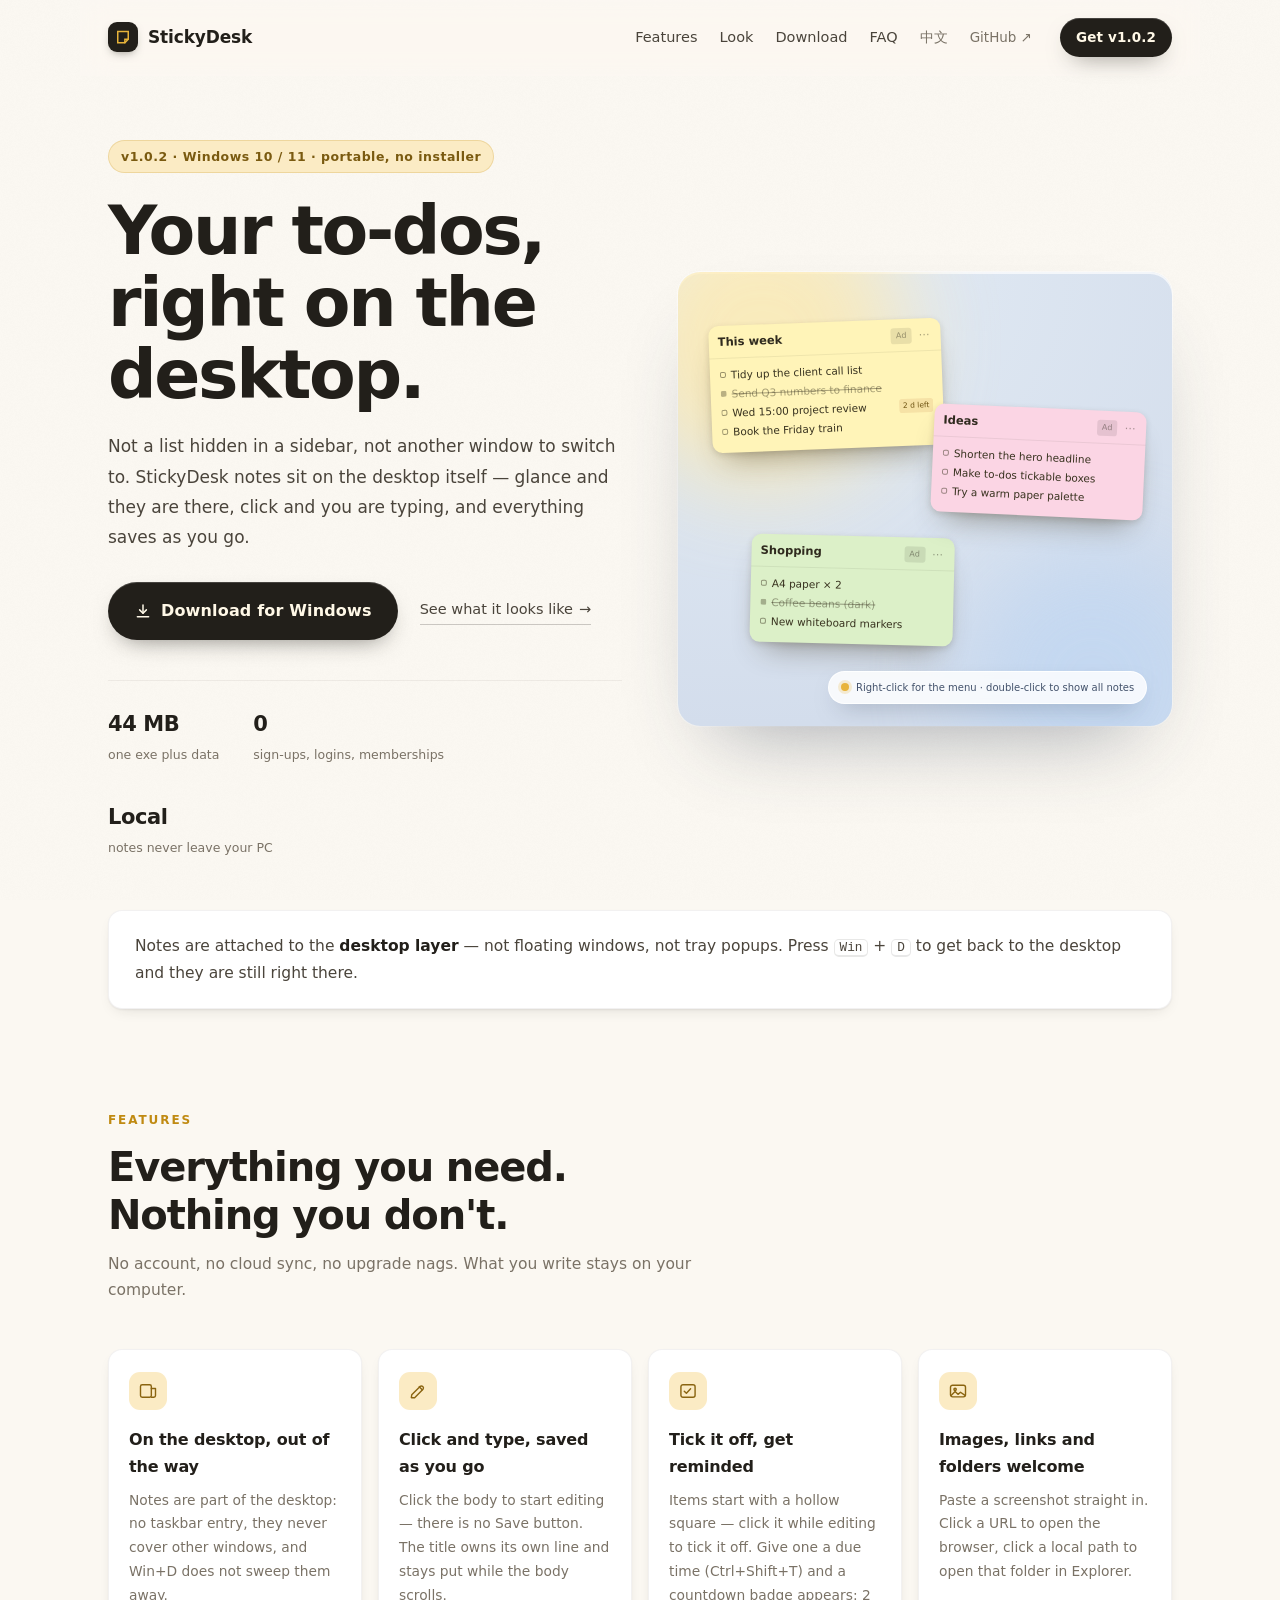
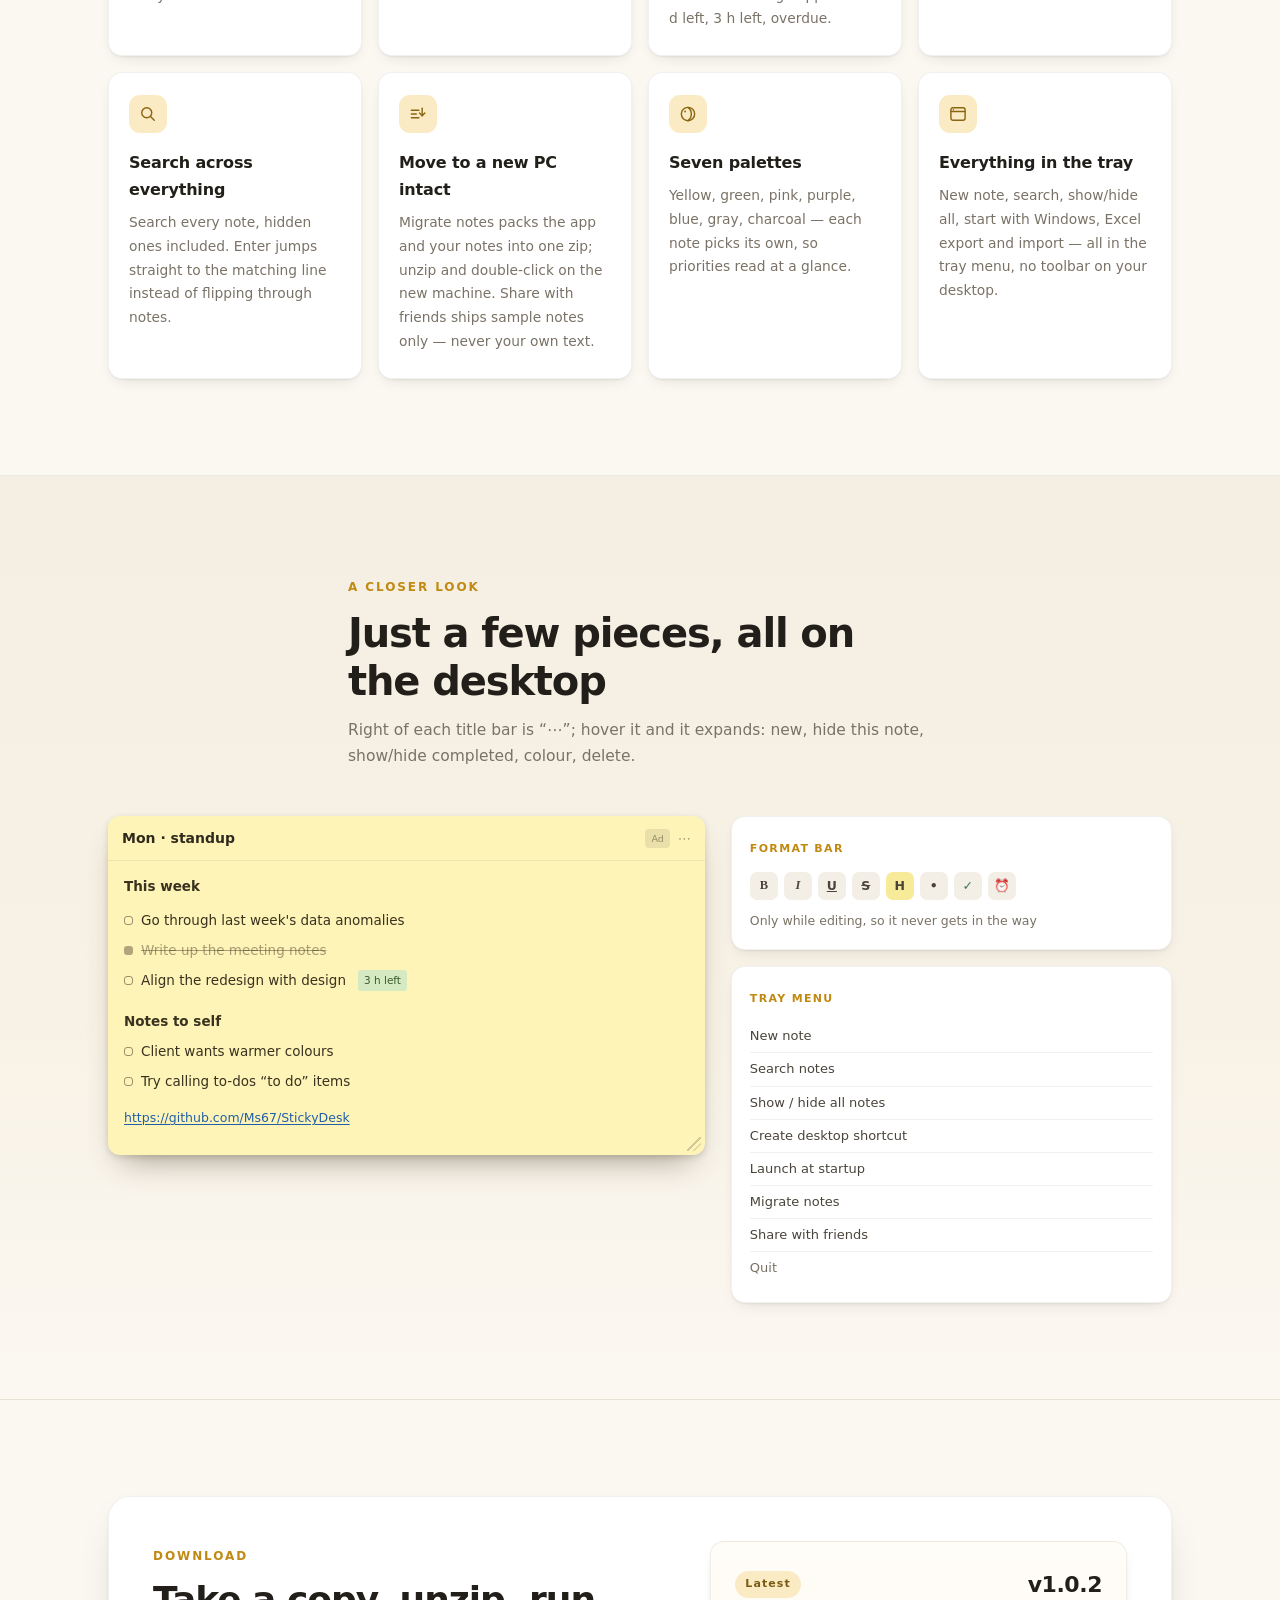
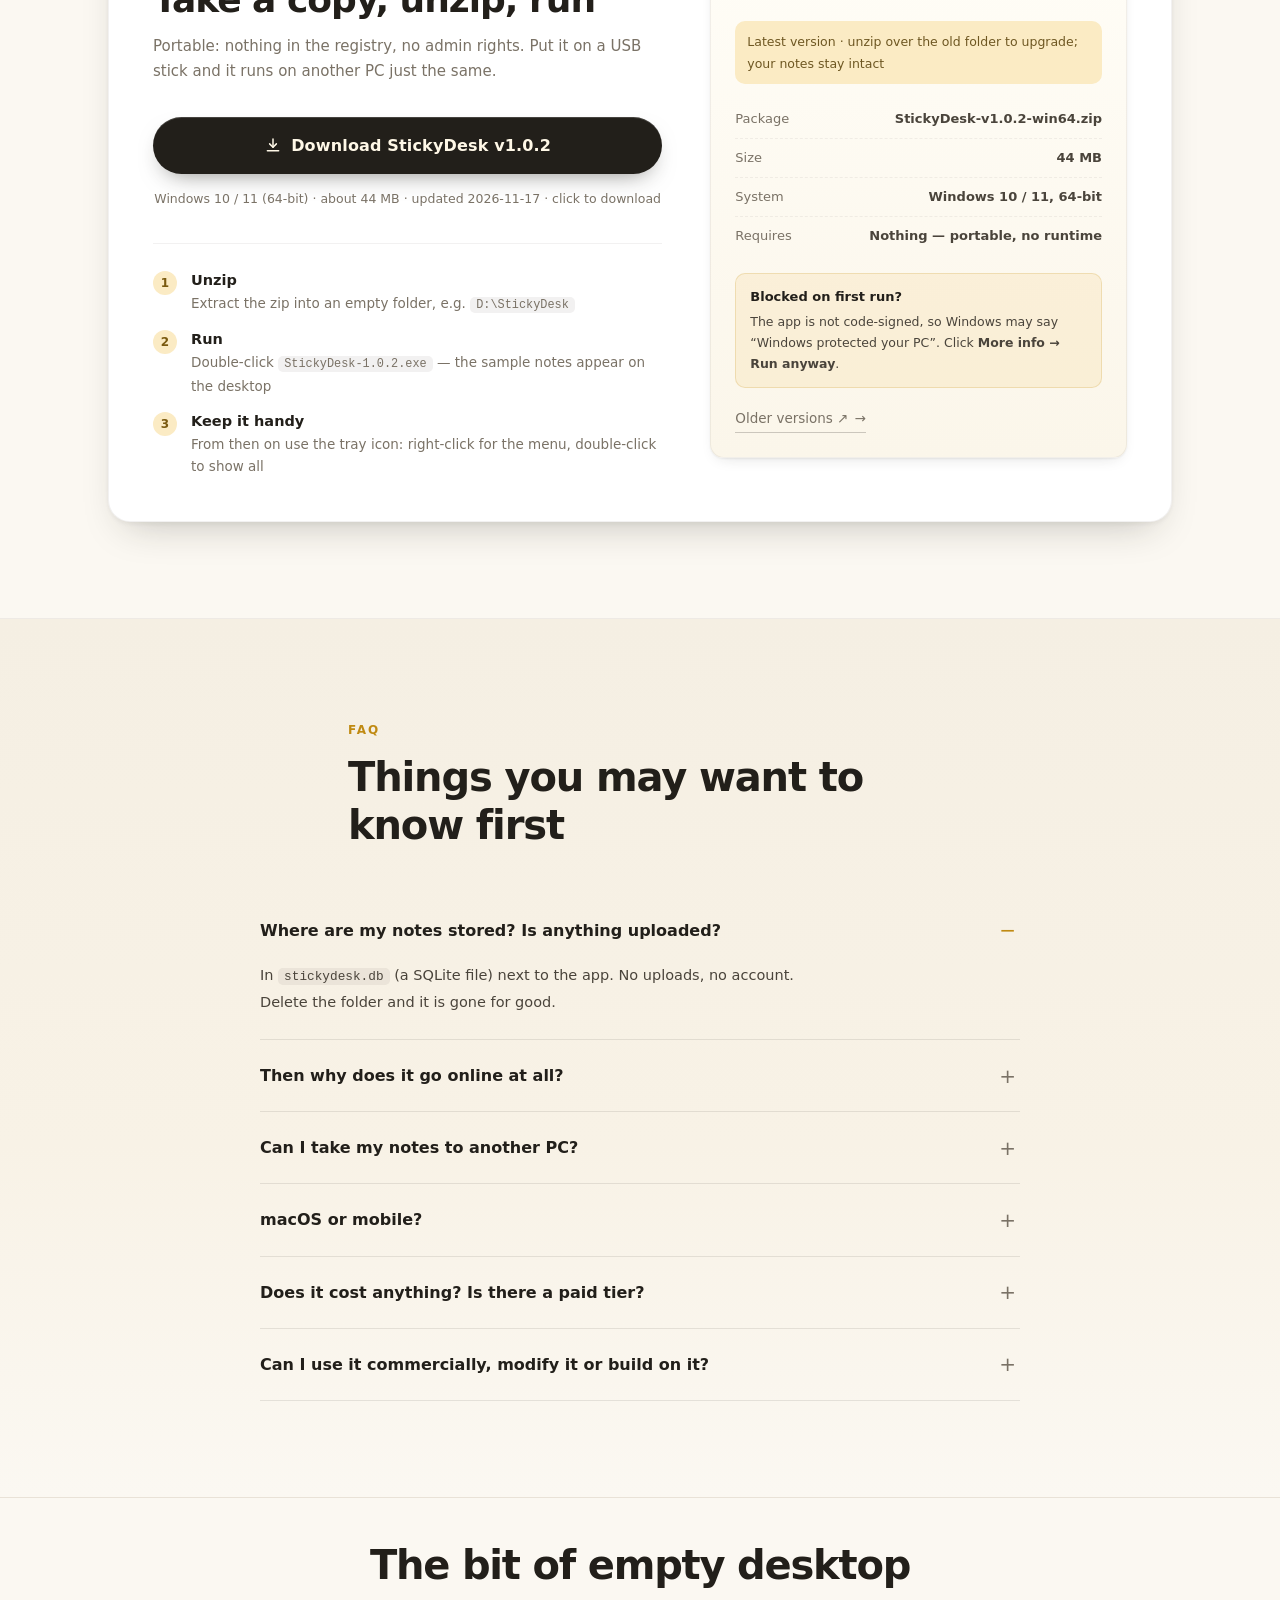
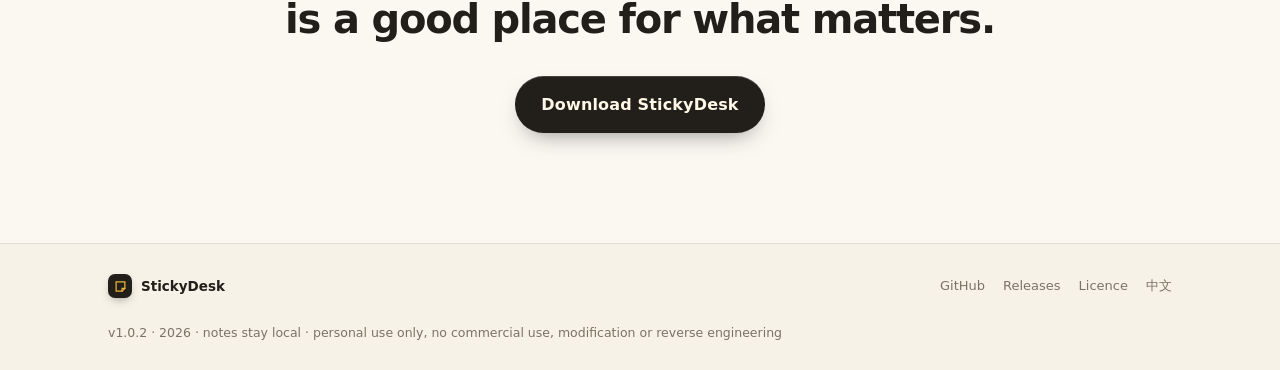
==== en.html @ 3613bf20 "site: 官网 for v1.0.2" ====
<!DOCTYPE html>
<html lang="en">
<head>
<meta charset="utf-8">
<meta name="viewport" content="width=device-width, initial-scale=1">
<title>StickyDesk — sticky notes that live on your desktop</title>
<meta name="description" content="StickyDesk is a Windows sticky-note app: notes sit right on the desktop, click to type, with due reminders, images, link detection and global search. Portable, no installer, data stays local.">
<meta property="og:title" content="StickyDesk — sticky notes on your desktop">
<meta property="og:description" content="Pin to-dos and ideas straight onto the desktop, always in sight. No installer, no sign-up, all data local.">
<meta property="og:type" content="website">
<meta property="og:url" content="https://ms67.github.io/StickyDesk/en.html">
<meta property="og:locale" content="en_US">
<meta property="og:image" content="https://ms67.github.io/StickyDesk/og-image-en.png">
<meta property="og:image:width" content="1200">
<meta property="og:image:height" content="630">
<meta property="og:image:alt" content="StickyDesk — sticky notes on your desktop">
<meta name="twitter:card" content="summary_large_image">
<meta name="twitter:title" content="StickyDesk — sticky notes on your desktop">
<meta name="twitter:description" content="Pin to-dos and ideas straight onto the desktop, always in sight. No installer, no sign-up, all data local.">
<meta name="twitter:image" content="https://ms67.github.io/StickyDesk/og-image-en.png">
<link rel="canonical" href="https://ms67.github.io/StickyDesk/en.html">
<link rel="alternate" hreflang="zh-CN" href="https://ms67.github.io/StickyDesk/">
<link rel="alternate" hreflang="en" href="https://ms67.github.io/StickyDesk/en.html">
<link rel="alternate" hreflang="x-default" href="https://ms67.github.io/StickyDesk/">
<meta name="theme-color" content="#FBF8F2">
<link rel="icon" href="favicon.svg" type="image/svg+xml">
<script>
/* 首次访问按浏览器语言选页面；用户手动切换过就记住选择。
   爬虫 / 社交分享抓取时跳过跳转，保证两种语言的页面都能被抓到、预览图正确。 */
(function () {
  try {
    var ua = (navigator.userAgent || "").toLowerCase();
    if (/bot|crawler|spider|slurp|bingpreview|facebookexternalhit|twitterbot|whatsapp|telegram/i.test(ua)) return;
    var here = /\/en\.html$/.test(location.pathname) ? "en" : "zh";
    var pref = localStorage.getItem("sd_lang");
    if (!pref) {
      var l = (navigator.languages && navigator.languages[0]) || navigator.language || "";
      pref = /^zh/i.test(l) ? "zh" : "en";
      localStorage.setItem("sd_lang", pref);
    }
    if (pref !== here) location.replace(pref === "en" ? "en.html" : "index.html");
  } catch (e) {}
})();
</script>
<link rel="stylesheet" href="style.css">
<noscript><style>.reveal{opacity:1!important;transform:none!important}</style></noscript>
<script type="application/ld+json">
{
  "@context": "https://schema.org",
  "@type": "SoftwareApplication",
  "name": "StickyDesk",
  "applicationCategory": "UtilitiesApplication",
  "operatingSystem": "Windows 10, Windows 11",
  "description": "StickyDesk is a Windows sticky-note app: notes sit right on the desktop, click to type, with due reminders, images, link detection and global search. Portable, no installer, data stays local.",
  "url": "https://ms67.github.io/StickyDesk/",
  "downloadUrl": "https://github.com/Ms67/StickyDesk/releases/download/v1.0.2/StickyDesk-v1.0.2-win64.zip",
  "softwareVersion": "1.0.2",
  "inLanguage": "en",
  "author": {
    "@type": "Person",
    "name": "Ms67",
    "url": "https://github.com/Ms67"
  },
  "offers": {
    "@type": "Offer",
    "price": "0",
    "priceCurrency": "CNY"
  }
}
</script>
<script type="application/ld+json">
{
  "@context": "https://schema.org",
  "@type": "FAQPage",
  "mainEntity": [
    {
      "@type": "Question",
      "name": "Where are my notes stored? Is anything uploaded?",
      "acceptedAnswer": {
        "@type": "Answer",
        "text": "In stickydesk.db (a SQLite file) next to the app. No uploads, no account. Delete the folder and it is gone for good."
      }
    },
    {
      "@type": "Question",
      "name": "Then why does it go online at all?",
      "acceptedAnswer": {
        "@type": "Answer",
        "text": "Network access is used only to fetch ad data: the small title-bar ad slot periodically fetches copy from a public promotion list (falling back to a local cache). Your note content never needs the network."
      }
    },
    {
      "@type": "Question",
      "name": "Can I take my notes to another PC?",
      "acceptedAnswer": {
        "@type": "Answer",
        "text": "Yes — tray → Migrate notes packs the app and your notes into one zip; unzip and double-click on the new machine. To pass the app to a friend, use Share with friends: that package only contains sample notes."
      }
    },
    {
      "@type": "Question",
      "name": "macOS or mobile?",
      "acceptedAnswer": {
        "@type": "Answer",
        "text": "Windows only for now. Attaching notes to the desktop layer relies on Windows' desktop window mechanism, so other systems would need a different approach."
      }
    },
    {
      "@type": "Question",
      "name": "Does it cost anything? Is there a paid tier?",
      "acceptedAnswer": {
        "@type": "Answer",
        "text": "It is free: no membership, no stripped-down features, no login wall."
      }
    },
    {
      "@type": "Question",
      "name": "Can I use it commercially, modify it or build on it?",
      "acceptedAnswer": {
        "@type": "Answer",
        "text": "No. The licence covers personal use only: no use inside a company or organisation, no selling, renting, bundling or charging; no modifying, localising, splitting or embedding into other products; no decompiling, disassembling, unpacking or debugging; no removing the ad slot or copyright marks. You may pass the complete, unmodified package on to friends for free. Full terms: LICENSE ."
      }
    }
  ]
}
</script>
</head>
<body>

<div class="grain" aria-hidden="true"></div>

<header class="nav" id="nav">
  <a class="brand" href="#top">
    <span class="brand-mark" aria-hidden="true">
      <svg viewBox="0 0 24 24" width="18" height="18" fill="none" stroke="currentColor" stroke-width="2" stroke-linecap="round">
        <path d="M5 4.5h14v10.5l-4.5 4.5H5z"/><path d="M14.5 19.5V15H19"/>
      </svg>
    </span>
    <span class="brand-name">StickyDesk</span>
  </a>
  <nav class="nav-links">
    <a href="#features">Features</a>
    <a href="#preview">Look</a>
    <a href="#download">Download</a>
    <a href="#faq">FAQ</a>
    <a class="ghost" href="index.html" data-setlang="zh">中文</a>
    <a class="ghost" href="https://github.com/Ms67/StickyDesk" target="_blank" rel="noopener">GitHub ↗</a>
  </nav>
  <a class="btn btn-sm" href="#download">Get v1.0.2</a>
</header>

<main id="top">

  <!-- ============ HERO ============ -->
  <section class="hero">
    <div class="hero-copy reveal">
      <span class="pill">v1.0.2 · Windows 10 / 11 · portable, no installer</span>
      <h1>Your to-dos,<br>right on the desktop.</h1>
      <p class="lede">
        Not a list hidden in a sidebar, not another window to switch to.
        StickyDesk notes sit on the desktop itself — glance and they are there,
        click and you are typing, and everything saves as you go.
      </p>
      <div class="cta-row">
        <a class="btn btn-lg" href="https://github.com/Ms67/StickyDesk/releases/download/v1.0.2/StickyDesk-v1.0.2-win64.zip">
          <svg viewBox="0 0 24 24" width="18" height="18" fill="none" stroke="currentColor" stroke-width="2" stroke-linecap="round" stroke-linejoin="round" aria-hidden="true">
            <path d="M12 4v11"/><path d="M7.5 10.5 12 15l4.5-4.5"/><path d="M4.5 19.5h15"/>
          </svg>
          Download for Windows
        </a>
        <a class="link-arrow" href="#preview">See what it looks like</a>
      </div>
      <ul class="facts">
        <li><b>44 MB</b><span>one exe plus data</span></li>
        <li><b>0</b><span>sign-ups, logins, memberships</span></li>
        <li><b>Local</b><span>notes never leave your PC</span></li>
      </ul>
    </div>

    <div class="hero-art reveal" aria-hidden="true">
      <div class="wallpaper">
        <div class="glow glow-a"></div>
        <div class="glow glow-b"></div>

        <article class="note n-yellow n1">
          <div class="n-bar">
            <span class="n-title">This week</span>
            <span class="n-ad">Ad</span>
            <span class="n-more">⋯</span>
          </div>
          <ul class="n-items">
            <li><i></i>Tidy up the client call list</li>
            <li class="done"><i></i>Send Q3 numbers to finance</li>
            <li><i></i>Wed 15:00 project review<span class="due d-y">2 d left</span></li>
            <li><i></i>Book the Friday train</li>
          </ul>
        </article>

        <article class="note n-pink n2">
          <div class="n-bar">
            <span class="n-title">Ideas</span>
            <span class="n-ad">Ad</span>
            <span class="n-more">⋯</span>
          </div>
          <ul class="n-items">
            <li><i></i>Shorten the hero headline</li>
            <li><i></i>Make to-dos tickable boxes</li>
            <li><i></i>Try a warm paper palette</li>
          </ul>
        </article>

        <article class="note n-green n3">
          <div class="n-bar">
            <span class="n-title">Shopping</span>
            <span class="n-ad">Ad</span>
            <span class="n-more">⋯</span>
          </div>
          <ul class="n-items">
            <li><i></i>A4 paper × 2</li>
            <li class="done"><i></i>Coffee beans (dark)</li>
            <li><i></i>New whiteboard markers</li>
          </ul>
        </article>

        <div class="tray">
          <span class="tray-dot"></span>
          <span class="tray-tip">Right-click for the menu · double-click to show all notes</span>
        </div>
      </div>
    </div>
  </section>

  <!-- ============ ONE-LINER ============ -->
  <section class="strip reveal">
    <p>
      Notes are attached to the <strong>desktop layer</strong> — not floating windows, not tray popups.
      Press <kbd>Win</kbd> + <kbd>D</kbd> to get back to the desktop and they are still right there.
    </p>
  </section>

  <!-- ============ FEATURES ============ -->
  <section class="section" id="features">
    <header class="sec-head reveal">
      <span class="eyebrow">Features</span>
      <h2>Everything you need. Nothing you don't.</h2>
      <p>No account, no cloud sync, no upgrade nags. What you write stays on your computer.</p>
    </header>

    <div class="grid">
      <article class="card reveal">
        <div class="ico">
          <svg viewBox="0 0 24 24" fill="none" stroke="currentColor" stroke-width="1.7" stroke-linecap="round" stroke-linejoin="round">
            <rect x="3" y="4.5" width="13" height="15" rx="2"/><path d="M16 9h5v8.5a2 2 0 0 1-2 2h-3"/>
          </svg>
        </div>
        <h3>On the desktop, out of the way</h3>
        <p>Notes are part of the desktop: no taskbar entry, they never cover other windows, and Win+D does not sweep them away.</p>
      </article>

      <article class="card reveal">
        <div class="ico">
          <svg viewBox="0 0 24 24" fill="none" stroke="currentColor" stroke-width="1.7" stroke-linecap="round" stroke-linejoin="round">
            <path d="M4 20h4l10-10a2.5 2.5 0 0 0-3.5-3.5L4.5 16.5z"/><path d="M13.5 7 17 10.5"/>
          </svg>
        </div>
        <h3>Click and type, saved as you go</h3>
        <p>Click the body to start editing — there is no Save button. The title owns its own line and stays put while the body scrolls.</p>
      </article>

      <article class="card reveal">
        <div class="ico">
          <svg viewBox="0 0 24 24" fill="none" stroke="currentColor" stroke-width="1.7" stroke-linecap="round" stroke-linejoin="round">
            <rect x="3.5" y="4.5" width="17" height="15" rx="2.5"/><path d="M7.5 12.2l2.6 2.6 5-5.4"/>
          </svg>
        </div>
        <h3>Tick it off, get reminded</h3>
        <p>Items start with a hollow square — click it while editing to tick it off. Give one a due time (Ctrl+Shift+T) and a countdown badge appears: 2 d left, 3 h left, overdue.</p>
      </article>

      <article class="card reveal">
        <div class="ico">
          <svg viewBox="0 0 24 24" fill="none" stroke="currentColor" stroke-width="1.7" stroke-linecap="round" stroke-linejoin="round">
            <rect x="3" y="5" width="18" height="14" rx="2.5"/><circle cx="8.5" cy="10" r="1.4"/><path d="M4 17l4.5-4.5 3.5 3.5 3-2.5L20 17"/>
          </svg>
        </div>
        <h3>Images, links and folders welcome</h3>
        <p>Paste a screenshot straight in. Click a URL to open the browser, click a local path to open that folder in Explorer.</p>
      </article>

      <article class="card reveal">
        <div class="ico">
          <svg viewBox="0 0 24 24" fill="none" stroke="currentColor" stroke-width="1.7" stroke-linecap="round" stroke-linejoin="round">
            <circle cx="10.5" cy="10.5" r="6"/><path d="M15 15l4.5 4.5"/>
          </svg>
        </div>
        <h3>Search across everything</h3>
        <p>Search every note, hidden ones included. Enter jumps straight to the matching line instead of flipping through notes.</p>
      </article>

      <article class="card reveal">
        <div class="ico">
          <svg viewBox="0 0 24 24" fill="none" stroke="currentColor" stroke-width="1.7" stroke-linecap="round" stroke-linejoin="round">
            <path d="M4 7.5h9"/><path d="M4 12h6"/><path d="M4 16.5h9"/><path d="M17 5v9"/><path d="M13.8 10.8 17 14l3.2-3.2"/>
          </svg>
        </div>
        <h3>Move to a new PC intact</h3>
        <p>Migrate notes packs the app and your notes into one zip; unzip and double-click on the new machine. Share with friends ships sample notes only — never your own text.</p>
      </article>

      <article class="card reveal">
        <div class="ico">
          <svg viewBox="0 0 24 24" fill="none" stroke="currentColor" stroke-width="1.7" stroke-linecap="round" stroke-linejoin="round">
            <circle cx="12" cy="12" r="8"/><path d="M12 4a10 10 0 0 1 0 16"/><circle cx="8.5" cy="9" r="1.1" fill="currentColor" stroke="none"/>
          </svg>
        </div>
        <h3>Seven palettes</h3>
        <p>Yellow, green, pink, purple, blue, gray, charcoal — each note picks its own, so priorities read at a glance.</p>
      </article>

      <article class="card reveal">
        <div class="ico">
          <svg viewBox="0 0 24 24" fill="none" stroke="currentColor" stroke-width="1.7" stroke-linecap="round" stroke-linejoin="round">
            <rect x="3.5" y="4.5" width="17" height="15" rx="2.5"/><path d="M3.5 9h17"/><circle cx="6.5" cy="6.8" r="0.9" fill="currentColor" stroke="none"/>
          </svg>
        </div>
        <h3>Everything in the tray</h3>
        <p>New note, search, show/hide all, start with Windows, Excel export and import — all in the tray menu, no toolbar on your desktop.</p>
      </article>
    </div>
  </section>

  <!-- ============ PREVIEW ============ -->
  <section class="section section-alt" id="preview">
    <header class="sec-head reveal">
      <span class="eyebrow">A closer look</span>
      <h2>Just a few pieces, all on the desktop</h2>
      <p>Right of each title bar is “⋯”; hover it and it expands: new, hide this note, show/hide completed, colour, delete.</p>
    </header>

    <div class="shot reveal" aria-hidden="true">
      <div class="shot-note">
        <div class="sn-bar">
          <span class="sn-title">Mon · standup</span>
          <span class="sn-ad">Ad</span>
          <span class="sn-more">⋯</span>
        </div>
        <div class="sn-body">
          <p class="sn-h">This week</p>
          <p><span class="sn-bullet"></span>Go through last week's data anomalies</p>
          <p><span class="sn-bullet done"></span><s>Write up the meeting notes</s></p>
          <p><span class="sn-bullet"></span>Align the redesign with design<span class="due d-g">3 h left</span></p>
          <p class="sn-h2">Notes to self</p>
          <p><span class="sn-bullet"></span>Client wants warmer colours</p>
          <p><span class="sn-bullet"></span>Try calling to-dos “to do” items</p>
          <p class="sn-note">https://github.com/Ms67/StickyDesk</p>
        </div>
        <div class="sn-resize"></div>
      </div>

      <div class="shot-side">
        <div class="mini-card">
          <span class="mini-k">Format bar</span>
          <div class="mini-row">
            <span class="kbtn b">B</span><span class="kbtn i">I</span><span class="kbtn u">U</span>
            <span class="kbtn s">S</span><span class="kbtn hl">H</span><span class="kbtn">•</span>
            <span class="kbtn ok">✓</span><span class="kbtn">⏰</span>
          </div>
          <p class="mini-h">Only while editing, so it never gets in the way</p>
        </div>
        <div class="mini-card">
          <span class="mini-k">Tray menu</span>
          <ul class="mini-menu">
            <li>New note</li><li>Search notes</li><li>Show / hide all notes</li>
            <li>Create desktop shortcut</li><li>Launch at startup</li><li>Migrate notes</li>
            <li>Share with friends</li><li class="sep">Quit</li>
          </ul>
        </div>
      </div>
    </div>
  </section>

  <!-- ============ DOWNLOAD ============ -->
  <section class="section" id="download">
    <div class="dl reveal">
      <div class="dl-copy">
        <span class="eyebrow">Download</span>
        <h2>Take a copy, unzip, run</h2>
        <p class="dl-sub">Portable: nothing in the registry, no admin rights. Put it on a USB stick and it runs on another PC just the same.</p>

        <a class="btn btn-lg btn-wide" href="https://github.com/Ms67/StickyDesk/releases/download/v1.0.2/StickyDesk-v1.0.2-win64.zip">
          <svg viewBox="0 0 24 24" width="18" height="18" fill="none" stroke="currentColor" stroke-width="2" stroke-linecap="round" stroke-linejoin="round" aria-hidden="true">
            <path d="M12 4v11"/><path d="M7.5 10.5 12 15l4.5-4.5"/><path d="M4.5 19.5h15"/>
          </svg>
          Download StickyDesk v1.0.2
        </a>
        <p class="dl-meta">Windows 10 / 11 (64-bit) · about 44 MB · updated 2026-11-17 · click to download</p>

        <ol class="steps">
          <li><b>Unzip</b><span>Extract the zip into an empty folder, e.g. <code>D:\StickyDesk</code></span></li>
          <li><b>Run</b><span>Double-click <code>StickyDesk-1.0.2.exe</code> — the sample notes appear on the desktop</span></li>
          <li><b>Keep it handy</b><span>From then on use the tray icon: right-click for the menu, double-click to show all</span></li>
        </ol>
      </div>

      <aside class="dl-card">
        <div class="dl-card-top">
          <span class="tag">Latest</span>
          <span class="ver">v1.0.2</span>
        </div>
        <p class="ver-note">Latest version · unzip over the old folder to upgrade; your notes stay intact</p>
        <dl class="specs">
          <div><dt>Package</dt><dd>StickyDesk-v1.0.2-win64.zip</dd></div>
          <div><dt>Size</dt><dd>44 MB</dd></div>
          <div><dt>System</dt><dd>Windows 10 / 11, 64-bit</dd></div>
          <div><dt>Requires</dt><dd>Nothing — portable, no runtime</dd></div>
        </dl>
        <div class="warn">
          <strong>Blocked on first run?</strong>
          <p>The app is not code-signed, so Windows may say “Windows protected your PC”. Click <b>More info → Run anyway</b>.</p>
        </div>
        <a class="link-arrow sm" href="https://github.com/Ms67/StickyDesk/releases" target="_blank" rel="noopener">Older versions ↗</a>
      </aside>
    </div>
  </section>

  <!-- ============ FAQ ============ -->
  <section class="section section-alt" id="faq">
    <header class="sec-head reveal">
      <span class="eyebrow">FAQ</span>
      <h2>Things you may want to know first</h2>
    </header>

    <div class="faq">
      <details class="reveal" open>
        <summary>Where are my notes stored? Is anything uploaded?</summary>
        <p>In <code>stickydesk.db</code> (a SQLite file) next to the app. No uploads, no account. Delete the folder and it is gone for good.</p>
      </details>
      <details class="reveal">
        <summary>Then why does it go online at all?</summary>
        <p>Network access is used only to fetch ad data: the small title-bar ad slot periodically fetches copy from a public promotion list (falling back to a local cache). Your note content never needs the network.</p>
      </details>
      <details class="reveal">
        <summary>Can I take my notes to another PC?</summary>
        <p>Yes — tray → Migrate notes packs the app and your notes into one zip; unzip and double-click on the new machine. To pass the app to a friend, use Share with friends: that package only contains sample notes.</p>
      </details>
      <details class="reveal">
        <summary>macOS or mobile?</summary>
        <p>Windows only for now. Attaching notes to the desktop layer relies on Windows' desktop window mechanism, so other systems would need a different approach.</p>
      </details>
      <details class="reveal">
        <summary>Does it cost anything? Is there a paid tier?</summary>
        <p>It is free: no membership, no stripped-down features, no login wall.</p>
      </details>
      <details class="reveal">
        <summary>Can I use it commercially, modify it or build on it?</summary>
        <p><b>No.</b> The licence covers personal use only: no use inside a company or organisation, no selling, renting, bundling or charging; no modifying, localising, splitting or embedding into other products; no decompiling, disassembling, unpacking or debugging; no removing the ad slot or copyright marks. You may pass the complete, unmodified package on to friends for free. Full terms: <a href="https://github.com/Ms67/StickyDesk/blob/main/LICENSE" target="_blank" rel="noopener">LICENSE</a>.</p>
      </details>
    </div>
  </section>

  <!-- ============ CLOSING ============ -->
  <section class="closing reveal">
    <h2>The bit of empty desktop<br>is a good place for what matters.</h2>
    <a class="btn btn-lg" href="https://github.com/Ms67/StickyDesk/releases/download/v1.0.2/StickyDesk-v1.0.2-win64.zip">Download StickyDesk</a>
  </section>

</main>

<footer class="foot">
  <div class="foot-in">
    <div class="foot-brand">
      <span class="brand-mark small" aria-hidden="true">
        <svg viewBox="0 0 24 24" width="15" height="15" fill="none" stroke="currentColor" stroke-width="2" stroke-linecap="round">
          <path d="M5 4.5h14v10.5l-4.5 4.5H5z"/><path d="M14.5 19.5V15H19"/>
        </svg>
      </span>
      <span>StickyDesk</span>
    </div>
    <nav class="foot-links">
      <a href="https://github.com/Ms67/StickyDesk" target="_blank" rel="noopener">GitHub</a>
      <a href="https://github.com/Ms67/StickyDesk/releases" target="_blank" rel="noopener">Releases</a>
      <a href="https://github.com/Ms67/StickyDesk/blob/main/LICENSE" target="_blank" rel="noopener">Licence</a>
      <a href="index.html" data-setlang="zh">中文</a>
    </nav>
    <p class="foot-copy">v1.0.2 · 2026 · notes stay local · personal use only, no commercial use, modification or reverse engineering</p>
  </div>
</footer>

<script src="script.js"></script>
<script>
/* 点语言链接时记住选择，避免下次又被浏览器语言改回去 */
document.querySelectorAll("[data-setlang]").forEach(function (a) {
  a.addEventListener("click", function () {
    try { localStorage.setItem("sd_lang", a.getAttribute("data-setlang")); } catch (e) {}
  });
});
</script>
</body>
</html>
---- style.css ----
/* ============================================================
   StickyDesk 官网样式
   暖纸底色 + 便签黄作强调色；不用任何外部字体/图片资源
   ============================================================ */

:root{
  --paper:       #FBF8F2;
  --paper-2:     #F5EFE3;
  --card:        #FFFFFF;
  --ink:         #221F1A;
  --ink-2:       #4A443B;
  --muted:       #7A7266;
  --line:        rgba(34,31,26,.10);
  --line-soft:   rgba(34,31,26,.06);

  --amber:       #E8B33A;
  --amber-deep:  #C08A12;
  --amber-soft:  #FBEBC4;

  --note-yellow: #FFF4B8;
  --note-green:  #DCF0C8;
  --note-pink:   #FBD5E4;

  --shadow-sm: 0 1px 2px rgba(34,31,26,.06), 0 6px 16px -8px rgba(34,31,26,.18);
  --shadow-md: 0 2px 4px rgba(34,31,26,.05), 0 18px 40px -18px rgba(34,31,26,.28);
  --shadow-note: 0 18px 30px -14px rgba(60,48,24,.45), 0 2px 6px rgba(60,48,24,.16);

  --r-sm: 8px;
  --r-md: 14px;
  --r-lg: 22px;

  --max: 1120px;
  --ease: cubic-bezier(.22,.61,.36,1);
}

*,*::before,*::after{ box-sizing: border-box; }

html{ -webkit-text-size-adjust: 100%; scroll-behavior: smooth; }

body{
  margin:0;
  background: var(--paper);
  color: var(--ink);
  font-family: "PingFang SC","Microsoft YaHei UI","Microsoft YaHei",
               "Hiragino Sans GB","Segoe UI",system-ui,-apple-system,sans-serif;
  font-size: 16px;
  line-height: 1.7;
  -webkit-font-smoothing: antialiased;
  text-rendering: optimizeLegibility;
  overflow-x: hidden;
}

/* 极淡的纸纹：纯 SVG，无外部资源 */
.grain{
  position: fixed; inset: 0; z-index: 0; pointer-events: none;
  opacity: .5;
  background-image: url("data:image/svg+xml;utf8,\
<svg xmlns='http://www.w3.org/2000/svg' width='140' height='140'>\
<filter id='n'><feTurbulence type='fractalNoise' baseFrequency='.85' numOctaves='3' stitchTiles='stitch'/>\
<feColorMatrix type='saturate' values='0'/></filter>\
<rect width='140' height='140' filter='url(%23n)' opacity='.055'/></svg>");
}

main, .nav, .foot{ position: relative; z-index: 1; }

a{ color: inherit; text-decoration: none; }

code, kbd{
  font-family: ui-monospace, SFMono-Regular, "SF Mono", Consolas, monospace;
  font-size: .88em;
}
code{
  background: rgba(34,31,26,.06);
  border-radius: 5px;
  padding: 1px 6px;
}
kbd{
  background: #fff;
  border: 1px solid var(--line);
  border-bottom-width: 2px;
  border-radius: 5px;
  padding: 0 5px;
  font-size: .82em;
  color: var(--ink-2);
}

/* ============ 导航 ============ */
.nav{
  position: sticky; top: 0; z-index: 50;
  display: flex; align-items: center; gap: 28px;
  max-width: var(--max);
  margin: 0 auto;
  padding: 18px 28px;
  backdrop-filter: saturate(160%) blur(14px);
  background: color-mix(in srgb, var(--paper) 78%, transparent);
  border-bottom: 1px solid transparent;
  transition: border-color .3s var(--ease), padding .3s var(--ease);
}
.nav.is-stuck{
  border-bottom-color: var(--line-soft);
  padding-top: 12px; padding-bottom: 12px;
}
@supports not (background: color-mix(in srgb, red 50%, blue)){
  .nav{ background: rgba(251,248,242,.82); }
}

.brand{ display: flex; align-items: center; gap: 10px; font-weight: 700; letter-spacing: -.01em; }
.brand-mark{
  display: grid; place-items: center;
  width: 30px; height: 30px; border-radius: 9px;
  background: var(--ink); color: var(--amber);
  box-shadow: 0 4px 10px -4px rgba(34,31,26,.5);
}
.brand-mark.small{ width: 24px; height: 24px; border-radius: 7px; }
.brand-name{ font-size: 17px; }

.nav-links{ display: flex; align-items: center; gap: 22px; margin-left: auto; }
.nav-links a{
  font-size: 14.5px; color: var(--ink-2);
  transition: color .2s var(--ease);
}
.nav-links a:hover{ color: var(--ink); }
.nav-links .ghost{ color: var(--muted); font-size: 13.5px; }

/* ============ 按钮 ============ */
.btn{
  display: inline-flex; align-items: center; justify-content: center; gap: 9px;
  padding: 11px 20px;
  border-radius: 999px;
  background: var(--ink); color: #FFF8E7;
  font-weight: 600; font-size: 14.5px; letter-spacing: .01em;
  box-shadow: 0 1px 0 rgba(255,255,255,.16) inset, 0 10px 24px -12px rgba(34,31,26,.6);
  transition: transform .22s var(--ease), box-shadow .22s var(--ease), background .22s var(--ease);
  white-space: nowrap;
}
.btn:hover{
  transform: translateY(-2px);
  background: #17140F;
  box-shadow: 0 1px 0 rgba(255,255,255,.16) inset, 0 16px 32px -14px rgba(34,31,26,.7);
}
.btn:active{ transform: translateY(0); }
.btn-sm{ padding: 8px 16px; font-size: 13.5px; }
.btn-lg{ padding: 15px 26px; font-size: 16px; }
.btn-wide{ width: 100%; margin-top: 6px; }

.link-arrow{
  display: inline-flex; align-items: center; gap: 6px;
  font-size: 14.5px; color: var(--ink-2);
  border-bottom: 1px solid rgba(34,31,26,.22);
  padding-bottom: 2px;
  transition: color .2s var(--ease), border-color .2s var(--ease);
}
.link-arrow::after{ content: "→"; transition: transform .2s var(--ease); }
.link-arrow:hover{ color: var(--ink); border-color: var(--ink); }
.link-arrow:hover::after{ transform: translateX(3px); }
.link-arrow.sm{ font-size: 13.5px; color: var(--muted); }

/* ============ Hero ============ */
.hero{
  max-width: var(--max);
  margin: 0 auto;
  padding: 64px 28px 40px;
  display: grid;
  grid-template-columns: 1.02fr .98fr;
  gap: 56px;
  align-items: center;
}

.pill{
  display: inline-block;
  font-size: 12.5px; font-weight: 600; letter-spacing: .04em;
  color: #7A5A10;
  background: var(--amber-soft);
  border: 1px solid rgba(192,138,18,.22);
  border-radius: 999px;
  padding: 5px 12px;
  margin-bottom: 22px;
}

.hero h1{
  margin: 0 0 20px;
  font-size: clamp(42px, 5.6vw, 68px);
  line-height: 1.06;
  letter-spacing: -.035em;
  font-weight: 800;
}
.lede{
  margin: 0 0 30px;
  font-size: 17px;
  line-height: 1.78;
  color: var(--ink-2);
  max-width: 33em;
}

.cta-row{ display: flex; align-items: center; gap: 22px; flex-wrap: wrap; }

.facts{
  display: flex; gap: 34px; flex-wrap: wrap;
  list-style: none; margin: 40px 0 0; padding: 26px 0 0;
  border-top: 1px solid var(--line-soft);
}
.facts li{ display: flex; flex-direction: column; gap: 2px; }
.facts b{ font-size: 21px; letter-spacing: -.02em; font-weight: 700; }
.facts span{ font-size: 12.5px; color: var(--muted); }

/* ---- 桌面插画 ---- */
.hero-art{ position: relative; }
.wallpaper{
  position: relative;
  aspect-ratio: 1 / .92;
  border-radius: var(--r-lg);
  background:
    radial-gradient(120% 100% at 12% 0%, #EAF0F7 0%, #DDE6F1 42%, #D3DDEC 100%);
  box-shadow:
    0 40px 80px -40px rgba(46,60,84,.45),
    0 2px 0 rgba(255,255,255,.7) inset,
    0 0 0 1px rgba(255,255,255,.55);
  overflow: hidden;
  animation: float 9s var(--ease) infinite;
}
@keyframes float{
  0%,100%{ transform: translateY(0); }
  50%    { transform: translateY(-7px); }
}
.glow{
  position: absolute; border-radius: 50%; filter: blur(46px); opacity: .75;
}
.glow-a{ width: 58%; aspect-ratio: 1; left: -12%; top: -16%; background: #FFE9A8; }
.glow-b{ width: 52%; aspect-ratio: 1; right: -10%; bottom: -18%; background: #BFD6F2; }

.note{
  position: absolute;
  width: 47%;
  padding: 0;
  border-radius: 10px;
  box-shadow: var(--shadow-note);
  transform-origin: 50% 0;
}
.n-yellow{ background: var(--note-yellow); }
.n-green { background: var(--note-green); }
.n-pink  { background: var(--note-pink); }

.n1{ left: 6%;  top: 11%;  transform: rotate(-2.2deg); z-index: 3; }
.n2{ right: 5%; top: 30%;  transform: rotate(2.6deg);  z-index: 4; width: 43%; }
.n3{ left: 15%; top: 58%;  transform: rotate(1.4deg);  z-index: 2; width: 41%; }

.n-bar{
  display: flex; align-items: center; gap: 5px;
  padding: 7px 9px 5px;
  border-bottom: 1px solid rgba(34,31,26,.07);
}
.n-title{
  font-size: 11.5px; font-weight: 700; color: #2F2A1E;
  white-space: nowrap; overflow: hidden; text-overflow: ellipsis;
}
.n-ad{
  margin-left: auto;
  font-size: 8px; color: rgba(47,42,30,.45);
  background: rgba(0,0,0,.085);
  border-radius: 3px;
  padding: 1px 5px;
  letter-spacing: .02em;
}
.n-more{ font-size: 11px; color: rgba(47,42,30,.42); line-height: 1; padding: 0 2px; }

.n-items{
  list-style: none; margin: 0; padding: 7px 10px 11px;
  font-size: 10.5px; line-height: 1.62; color: #38321F;
}
.n-items li{
  display: flex; align-items: center; gap: 5px;
  padding: 1px 0;
  white-space: nowrap; overflow: hidden;
}
.n-items i{
  width: 6px; height: 6px; border-radius: 2px; flex: none;
  border: 1px solid rgba(56,50,31,.5);
}
.n-items li.done{ color: rgba(56,50,31,.45); text-decoration: line-through; }
.n-items li.done i{ background: rgba(56,50,31,.35); border-color: transparent; }

.due{
  margin-left: auto; flex: none;
  font-size: 7.5px; padding: 1px 4px; border-radius: 3px;
  text-decoration: none !important;
}
.d-y{ background: #F6E2A6; color: #6E5312; }
.d-g{ background: #D5EAC2; color: #3C5B2C; }

.tray{
  position: absolute; right: 5%; bottom: 5%; z-index: 5;
  display: flex; align-items: center; gap: 7px;
  padding: 7px 12px;
  background: rgba(255,255,255,.82);
  border: 1px solid rgba(255,255,255,.9);
  border-radius: 999px;
  box-shadow: 0 10px 24px -12px rgba(30,40,60,.5);
  backdrop-filter: blur(8px);
  font-size: 10px; color: #43526B;
}
.tray-dot{
  width: 8px; height: 8px; border-radius: 50%;
  background: var(--amber);
  box-shadow: 0 0 0 3px rgba(232,179,58,.22);
}
.tray-tip{ white-space: nowrap; }

/* ============ 一句话条 ============ */
.strip{
  max-width: var(--max);
  margin: 12px auto 0;
  padding: 0 28px;
}
.strip p{
  margin: 0;
  padding: 22px 26px;
  background: var(--card);
  border: 1px solid var(--line-soft);
  border-radius: var(--r-md);
  box-shadow: var(--shadow-sm);
  color: var(--ink-2);
  font-size: 15.5px;
}
.strip strong{ color: var(--ink); }

/* ============ 通用 section ============ */
.section{
  max-width: var(--max);
  margin: 0 auto;
  padding: 96px 28px;
}
.section-alt{
  max-width: none;
  margin: 0;
  background: linear-gradient(180deg, var(--paper-2), #F8F2E6 60%, var(--paper));
  border-top: 1px solid var(--line-soft);
  border-bottom: 1px solid var(--line-soft);
}
.section-alt > *{ max-width: var(--max); margin-left: auto; margin-right: auto; }
.section-alt .sec-head{ padding: 0 28px; }
.section-alt .shot{ padding: 0 28px; }

.sec-head{ max-width: 640px; margin-bottom: 46px; }
.eyebrow{
  display: inline-block;
  font-size: 12px; font-weight: 700; letter-spacing: .16em;
  color: var(--amber-deep); text-transform: uppercase;
  margin-bottom: 12px;
}
.sec-head h2{
  margin: 0 0 12px;
  font-size: clamp(28px, 3.4vw, 40px);
  line-height: 1.2;
  letter-spacing: -.028em;
  font-weight: 800;
}
.sec-head p{ margin: 0; color: var(--muted); font-size: 15.5px; }

/* ============ 功能卡 ============ */
.grid{
  display: grid;
  grid-template-columns: repeat(4, 1fr);
  gap: 16px;
}
.card{
  background: var(--card);
  border: 1px solid var(--line-soft);
  border-radius: var(--r-md);
  padding: 22px 20px 24px;
  box-shadow: var(--shadow-sm);
  transition: transform .3s var(--ease), box-shadow .3s var(--ease), border-color .3s var(--ease);
}
.card:hover{
  transform: translateY(-4px);
  box-shadow: var(--shadow-md);
  border-color: rgba(232,179,58,.45);
}
.ico{
  width: 38px; height: 38px;
  display: grid; place-items: center;
  border-radius: 11px;
  background: var(--amber-soft);
  color: #8A6410;
  margin-bottom: 16px;
}
.ico svg{ width: 20px; height: 20px; }
.card h3{
  margin: 0 0 8px;
  font-size: 16px; font-weight: 700; letter-spacing: -.01em;
}
.card p{ margin: 0; font-size: 13.8px; line-height: 1.72; color: var(--muted); }

/* ============ 界面展示 ============ */
.shot{
  display: grid;
  grid-template-columns: 1.15fr .85fr;
  gap: 26px;
  align-items: start;
}

.shot-note{
  position: relative;
  background: var(--note-yellow);
  border-radius: 12px;
  box-shadow: var(--shadow-note);
  overflow: hidden;
}
.sn-bar{
  display: flex; align-items: center; gap: 8px;
  padding: 11px 14px 9px;
  border-bottom: 1px solid rgba(34,31,26,.08);
}
.sn-title{ font-size: 14px; font-weight: 700; color: #2F2A1E; }
.sn-ad{
  margin-left: auto;
  font-size: 9.5px; color: rgba(47,42,30,.45);
  background: rgba(0,0,0,.085); border-radius: 4px; padding: 1.5px 6px;
}
.sn-more{ font-size: 13px; color: rgba(47,42,30,.45); }
.sn-body{ padding: 14px 16px 20px; font-size: 13.5px; color: #38321F; }
.sn-body p{ margin: 0 0 7px; display: flex; align-items: center; gap: 8px; flex-wrap: wrap; }
.sn-h{ font-weight: 700; margin-bottom: 12px !important; }
.sn-h2{ font-weight: 700; margin-top: 18px !important; }
.sn-bullet{
  width: 9px; height: 9px; border-radius: 3px; flex: none;
  border: 1.2px solid rgba(56,50,31,.5);
}
.sn-bullet.done{ background: rgba(56,50,31,.4); border-color: transparent; }
.sn-body s{ color: rgba(56,50,31,.45); }
.sn-body .due{ margin-left: 4px; font-size: 10.5px; padding: 1.5px 6px; text-decoration: none; }
.sn-note{
  margin-top: 14px !important;
  color: #1F5FA8; text-decoration: underline; text-underline-offset: 2px;
  font-size: 12.5px;
}
.sn-resize{
  position: absolute; right: 4px; bottom: 4px;
  width: 14px; height: 14px;
  background:
    linear-gradient(135deg, transparent 45%, rgba(56,50,31,.22) 45% 55%, transparent 55%),
    linear-gradient(135deg, transparent 68%, rgba(56,50,31,.16) 68% 78%, transparent 78%);
}

.shot-side{ display: grid; gap: 16px; }
.mini-card{
  background: var(--card);
  border: 1px solid var(--line-soft);
  border-radius: var(--r-md);
  padding: 16px 18px 18px;
  box-shadow: var(--shadow-sm);
}
.mini-k{
  font-size: 11px; font-weight: 700; letter-spacing: .12em;
  color: var(--amber-deep); text-transform: uppercase;
}
.mini-row{ display: flex; gap: 6px; margin: 12px 0 10px; flex-wrap: wrap; }
.kbtn{
  width: 28px; height: 28px; border-radius: 7px;
  display: grid; place-items: center;
  background: #F3EFE6; color: var(--ink-2);
  font-size: 12.5px; font-weight: 700;
}
.kbtn.b{ font-family: Georgia, serif; }
.kbtn.i{ font-style: italic; font-family: Georgia, serif; }
.kbtn.u{ text-decoration: underline; }
.kbtn.s{ text-decoration: line-through; }
.kbtn.hl{ background: #F7EB9A; }
.kbtn.ok{ color: #3C7A4E; }
.mini-h{ margin: 0; font-size: 12.5px; color: var(--muted); }

.mini-menu{
  list-style: none; margin: 10px 0 0; padding: 0;
  font-size: 13px; color: var(--ink-2);
}
.mini-menu li{ padding: 5px 0; border-bottom: 1px solid var(--line-soft); }
.mini-menu li:last-child{ border-bottom: 0; }
.mini-menu li.sep{ color: var(--muted); }

/* ============ 下载 ============ */
.dl{
  display: grid;
  grid-template-columns: 1.1fr .9fr;
  gap: 48px;
  align-items: start;
  background: var(--card);
  border: 1px solid var(--line-soft);
  border-radius: var(--r-lg);
  padding: 44px;
  box-shadow: var(--shadow-md);
}
.dl h2{
  margin: 0 0 12px;
  font-size: clamp(26px, 3vw, 36px);
  letter-spacing: -.028em;
  line-height: 1.2;
  font-weight: 800;
}
.dl-sub{ margin: 0 0 26px; color: var(--muted); font-size: 15px; }
.dl-meta{ margin: 14px 0 0; font-size: 12.5px; color: var(--muted); text-align: center; }

.steps{
  list-style: none; margin: 34px 0 0; padding: 26px 0 0;
  border-top: 1px solid var(--line-soft);
  display: grid; gap: 14px;
  counter-reset: s;
}
.steps li{
  display: grid;
  grid-template-columns: 26px 1fr;
  column-gap: 12px;
  align-items: start;
  counter-increment: s;
}
.steps li::before{
  content: counter(s);
  grid-column: 1; grid-row: 1 / span 2;
  width: 24px; height: 24px; border-radius: 50%;
  display: grid; place-items: center;
  background: var(--amber-soft); color: #7A5A10;
  font-size: 12px; font-weight: 700;
  margin-top: 1px;
}
/* b / span 必须显式指定第 2 列，否则会掉进 26px 的窄列变成竖排 */
.steps b{
  grid-column: 2; grid-row: 1;
  font-weight: 700; font-size: 14.5px;
  line-height: 1.5;
}
.steps span{
  grid-column: 2; grid-row: 2;
  font-size: 13.5px; color: var(--muted);
  line-height: 1.65;
}

.dl-card{
  background: linear-gradient(180deg, #FFFDF7, #FBF6EA);
  border: 1px solid var(--line-soft);
  border-radius: var(--r-md);
  padding: 24px;
  box-shadow: var(--shadow-sm);
}
.dl-card-top{ display: flex; align-items: center; justify-content: space-between; margin-bottom: 18px; }
.tag{
  font-size: 11px; font-weight: 700; letter-spacing: .1em;
  color: #7A5A10; background: var(--amber-soft);
  border-radius: 999px; padding: 4px 10px;
}
.ver{ font-size: 22px; font-weight: 800; letter-spacing: -.02em; }

/* 版本卡里的一句话提示：只说明怎么升级，不列改动清单 */
.ver-note{
  margin: 0 0 16px; padding: 10px 12px;
  background: var(--amber-soft); border-radius: 10px;
  font-size: 12.5px; line-height: 1.7; color: #6E5722;
}

.specs{ margin: 0 0 18px; padding: 0; }
.specs div{
  display: flex; justify-content: space-between; gap: 14px;
  padding: 8px 0;
  border-bottom: 1px dashed var(--line-soft);
  font-size: 13px;
}
.specs div:last-child{ border-bottom: 0; }
.specs dt{ color: var(--muted); flex: none; }
.specs dd{ margin: 0; text-align: right; font-weight: 600; color: var(--ink-2); word-break: break-all; }

.warn{
  background: rgba(232,179,58,.12);
  border: 1px solid rgba(192,138,18,.2);
  border-radius: 10px;
  padding: 12px 14px;
  margin-bottom: 16px;
}
.warn strong{ font-size: 13px; display: block; margin-bottom: 4px; }
.warn p{ margin: 0; font-size: 12.5px; color: var(--ink-2); line-height: 1.66; }

/* ============ FAQ ============ */
.faq{ max-width: 760px; }
.faq details{
  border-bottom: 1px solid var(--line);
  padding: 4px 0;
}
.faq summary{
  cursor: pointer;
  list-style: none;
  padding: 18px 34px 18px 0;
  position: relative;
  font-size: 16px; font-weight: 600;
  transition: color .2s var(--ease);
}
.faq summary::-webkit-details-marker{ display: none; }
.faq summary::after{
  content: "+";
  position: absolute; right: 4px; top: 50%;
  transform: translateY(-50%);
  font-size: 20px; font-weight: 300; color: var(--muted);
  transition: transform .3s var(--ease), color .2s var(--ease);
}
.faq details[open] summary::after{ content: "−"; color: var(--amber-deep); }
.faq summary:hover{ color: var(--amber-deep); }
.faq p{
  margin: 0 0 20px;
  color: var(--ink-2); font-size: 14.5px; line-height: 1.8;
  max-width: 62ch;
}

/* ============ 收尾 ============ */
.closing{
  max-width: 820px;
  margin: 0 auto;
  padding: 40px 28px 110px;
  text-align: center;
}
.closing h2{
  margin: 0 0 30px;
  font-size: clamp(26px, 3.4vw, 40px);
  line-height: 1.35;
  letter-spacing: -.03em;
  font-weight: 800;
}

/* ============ 页脚 ============ */
.foot{
  border-top: 1px solid var(--line);
  background: #F7F2E7;
}
.foot-in{
  max-width: var(--max);
  margin: 0 auto;
  padding: 30px 28px;
  display: flex; align-items: center; gap: 24px; flex-wrap: wrap;
}
.foot-brand{ display: flex; align-items: center; gap: 9px; font-size: 13.5px; font-weight: 600; }
.foot-links{ display: flex; gap: 18px; margin-left: auto; font-size: 13px; color: var(--muted); }
.foot-links a:hover{ color: var(--ink); }
.foot-copy{ margin: 0; font-size: 12.5px; color: var(--muted); }

/* ============ 动效 ============ */
.reveal{
  opacity: 0;
  transform: translateY(16px);
  transition: opacity .7s var(--ease), transform .7s var(--ease);
}
.reveal.in{ opacity: 1; transform: none; }

/* ============ 响应式 ============ */
@media (max-width: 1040px){
  .grid{ grid-template-columns: repeat(2, 1fr); }
  .shot{ grid-template-columns: 1fr; }
  .hero{ gap: 36px; }
}

@media (max-width: 860px){
  .nav-links{ display: none; }
  .hero{
    grid-template-columns: 1fr;
    padding-top: 34px;
    gap: 40px;
  }
  .hero-art{ order: -1; max-width: 520px; }
  .wallpaper{ aspect-ratio: 1 / .86; }
  .dl{ grid-template-columns: 1fr; padding: 30px 24px; gap: 30px; }
  .section{ padding: 70px 22px; }
  .section-alt .sec-head, .section-alt .shot{ padding: 0 22px; }
  .closing{ padding-bottom: 80px; }
}

@media (max-width: 620px){
  .grid{ grid-template-columns: 1fr; }
  .facts{ gap: 22px; }
  .facts b{ font-size: 18px; }
  .n1{ left: 3%; top: 8%; width: 52%; }
  .n2{ right: 3%; top: 33%; width: 48%; }
  .n3{ left: 8%; top: 61%; width: 46%; }
  .n-items{ font-size: 9.5px; }
  .foot-in{ gap: 14px; }
  .foot-links{ margin-left: 0; width: 100%; }
  .steps li{ grid-template-columns: 22px 1fr; }
}

@media (prefers-reduced-motion: reduce){
  html{ scroll-behavior: auto; }
  .wallpaper{ animation: none; }
  .reveal{ opacity: 1; transform: none; transition: none; }
  .btn:hover{ transform: none; }
}
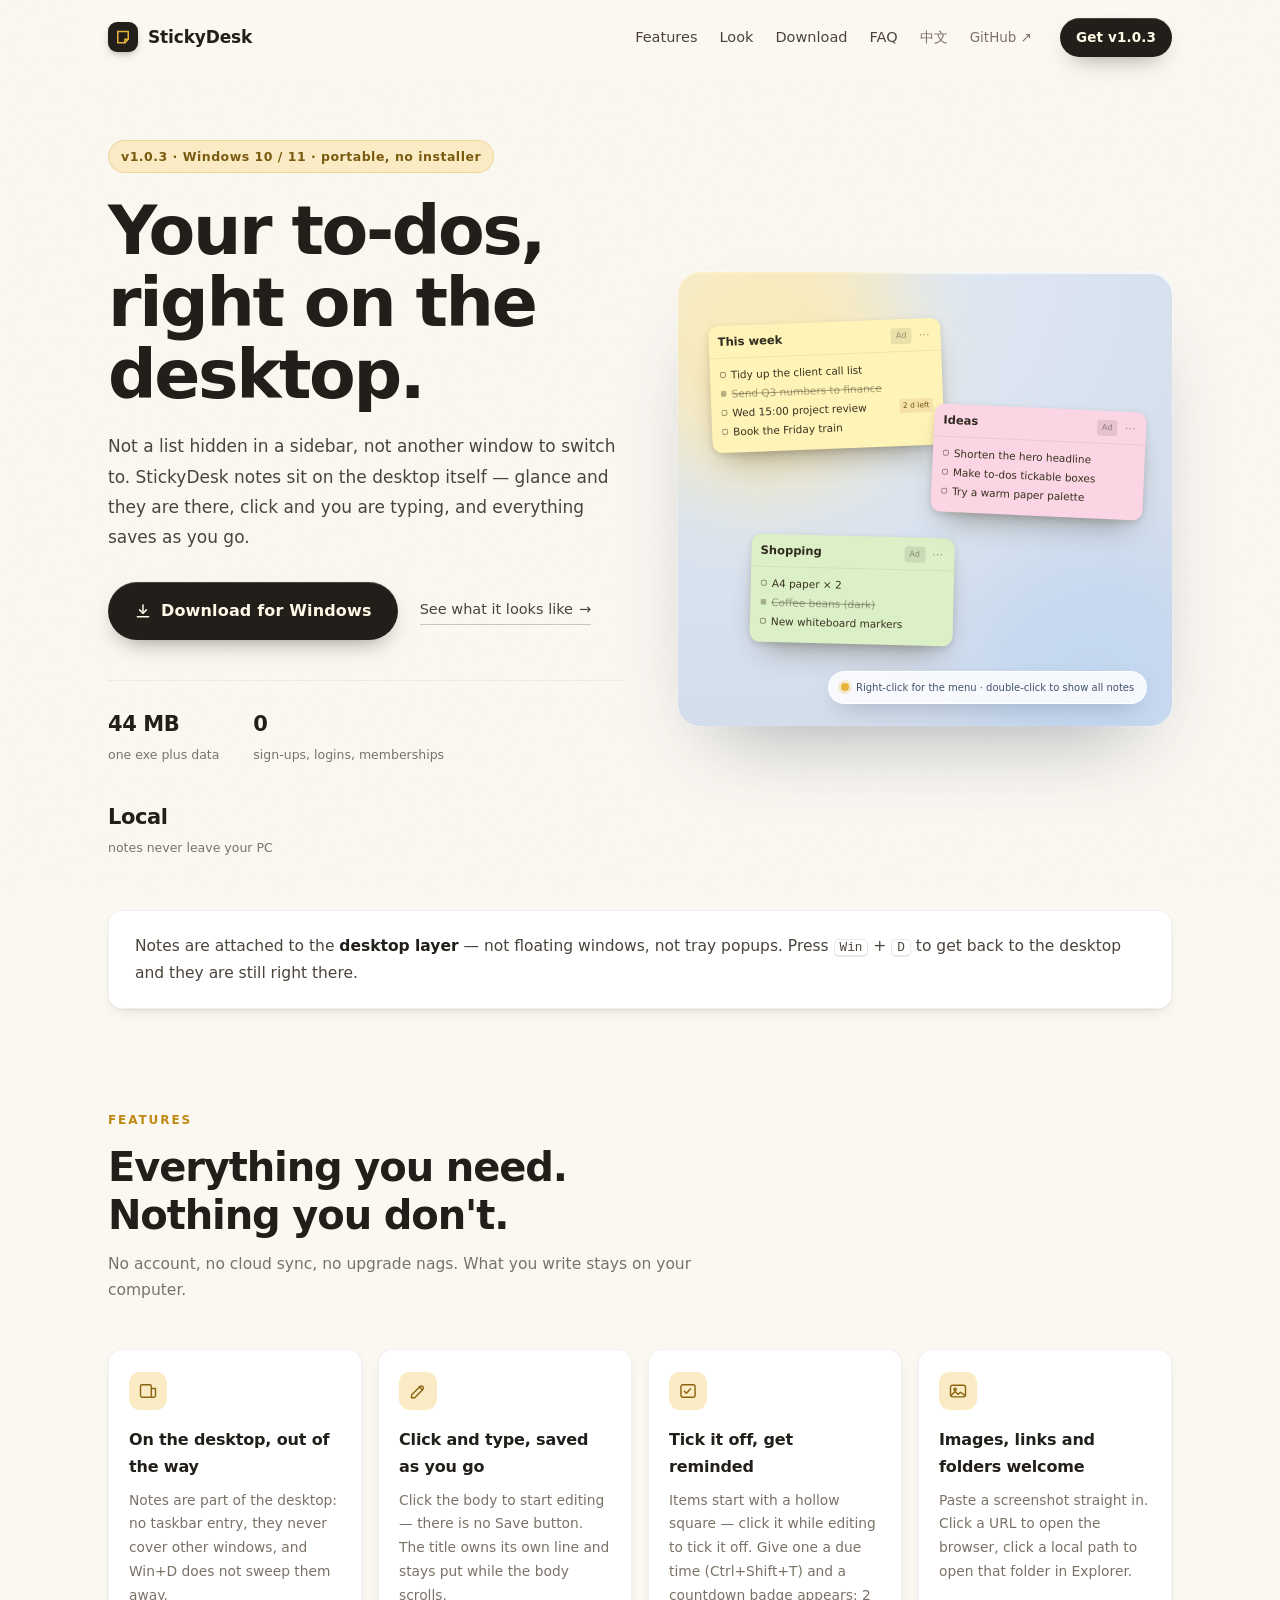
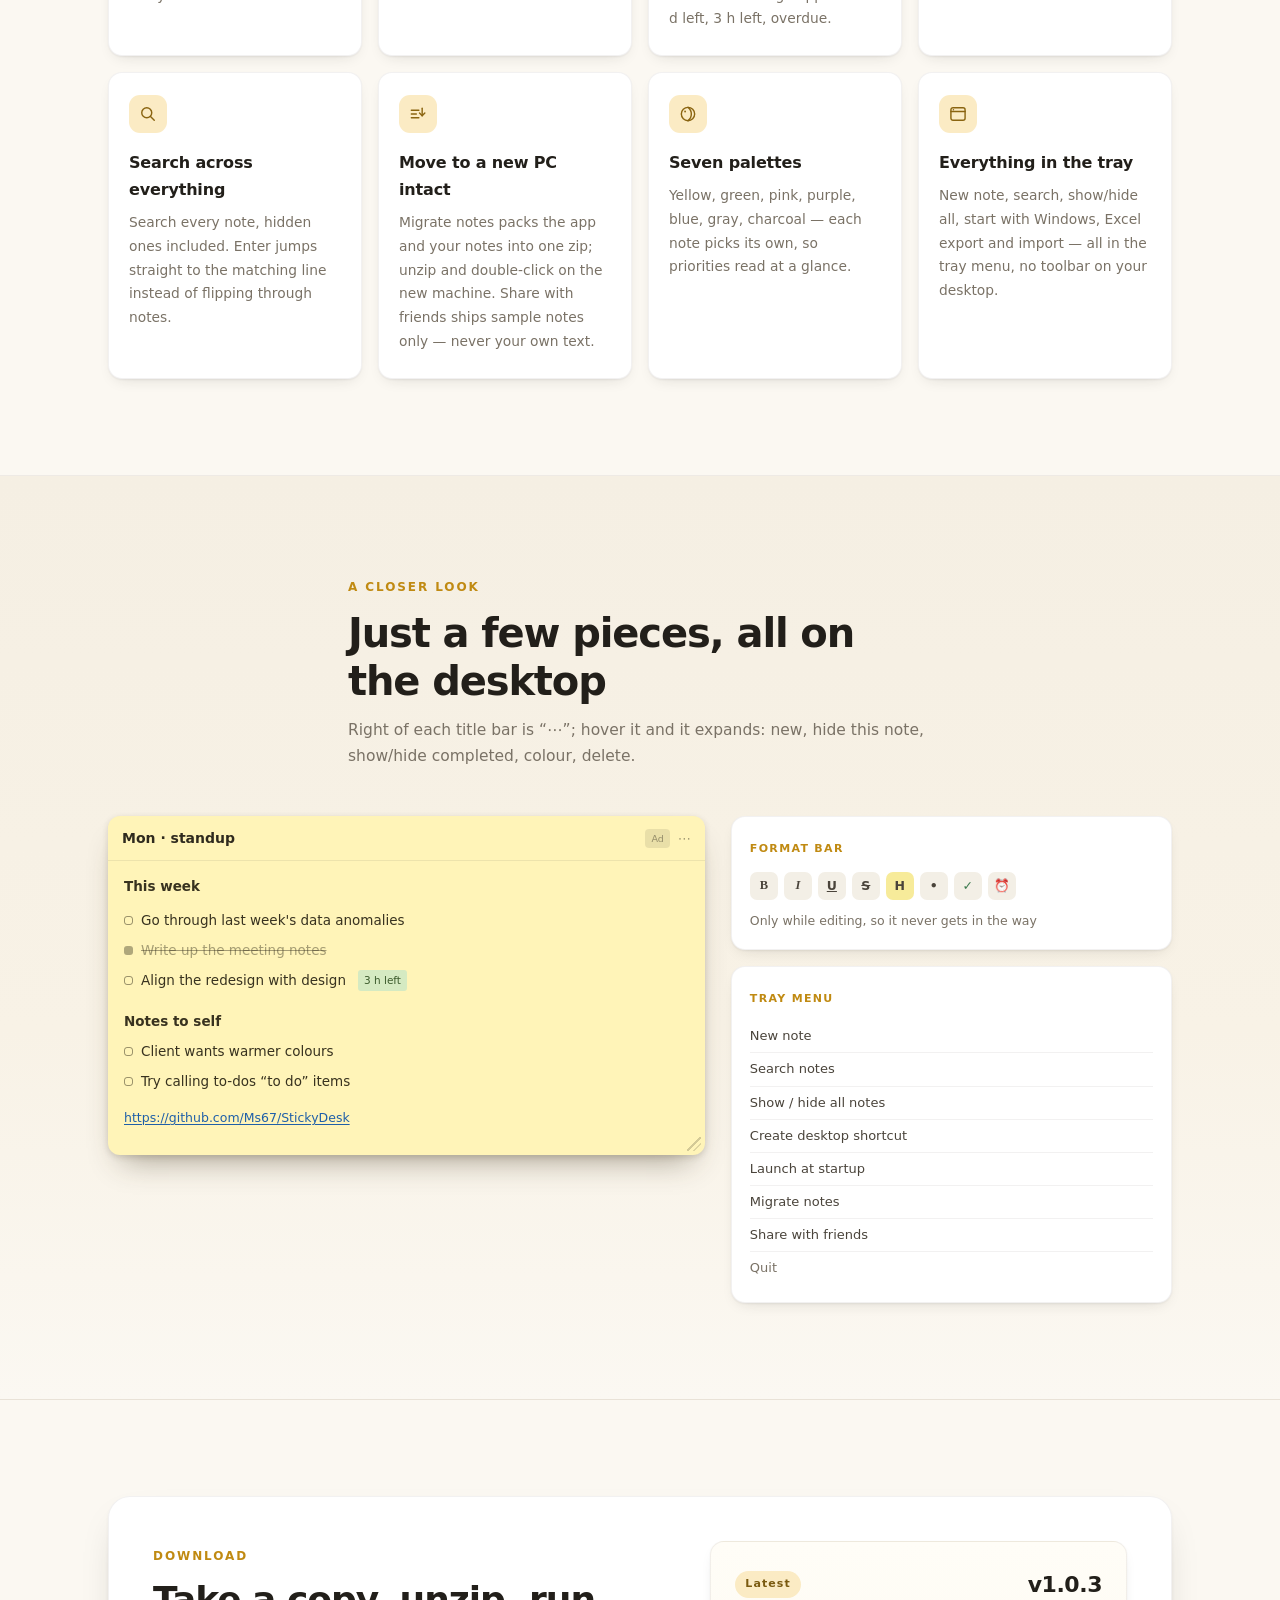
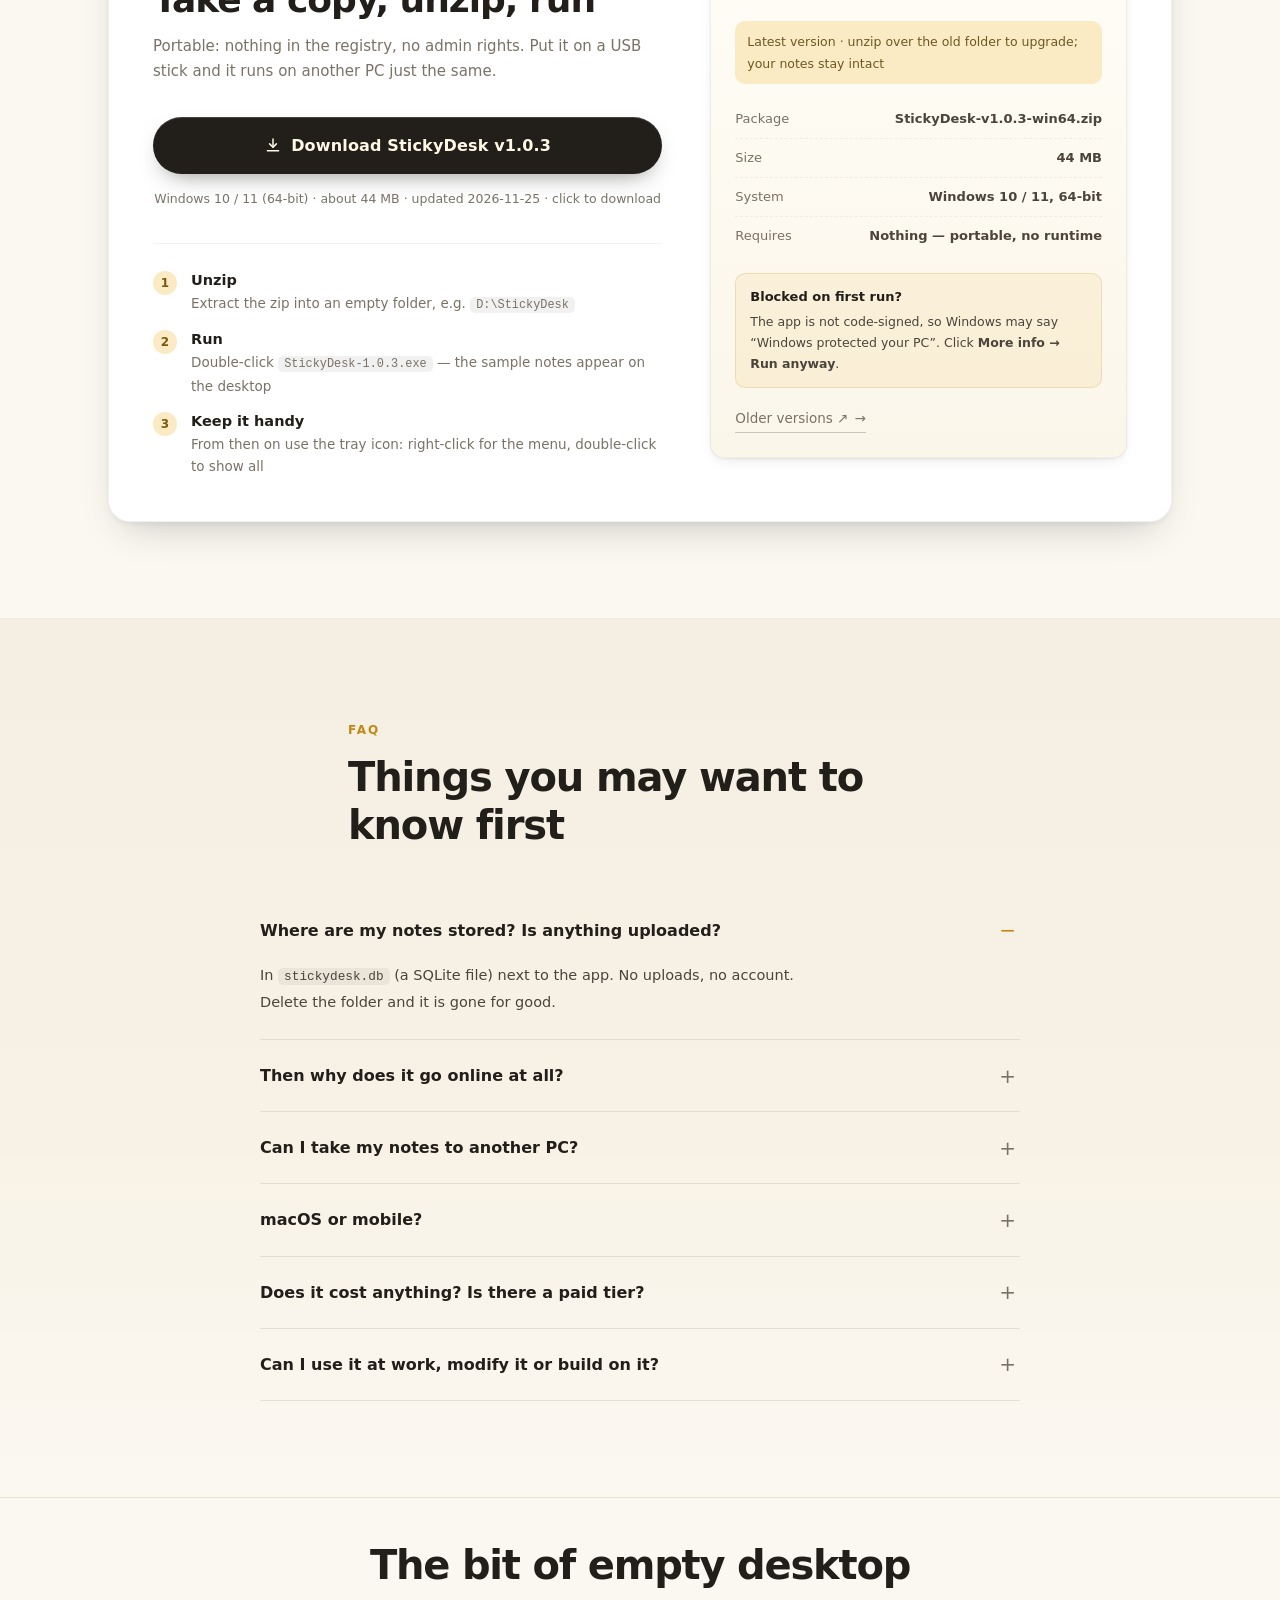
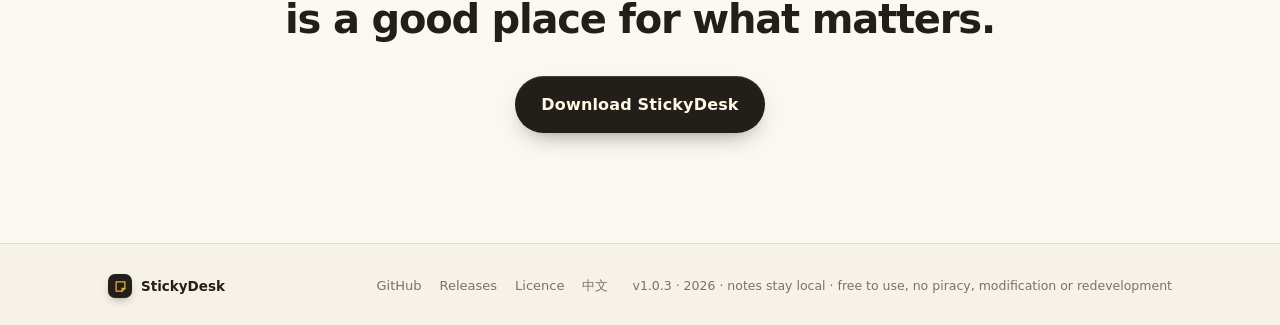
==== commit dfbb0180: "site: 官网 for v1.0.3" ====
--- a/en.html
+++ b/en.html
@@ -53,8 +53,8 @@
   "operatingSystem": "Windows 10, Windows 11",
   "description": "StickyDesk is a Windows sticky-note app: notes sit right on the desktop, click to type, with due reminders, images, link detection and global search. Portable, no installer, data stays local.",
   "url": "https://ms67.github.io/StickyDesk/",
-  "downloadUrl": "https://github.com/Ms67/StickyDesk/releases/download/v1.0.2/StickyDesk-v1.0.2-win64.zip",
-  "softwareVersion": "1.0.2",
+  "downloadUrl": "https://github.com/Ms67/StickyDesk/releases/download/v1.0.3/StickyDesk-v1.0.3-win64.zip",
+  "softwareVersion": "1.0.3",
   "inLanguage": "en",
   "author": {
     "@type": "Person",
@@ -115,10 +115,10 @@
     },
     {
       "@type": "Question",
-      "name": "Can I use it commercially, modify it or build on it?",
-      "acceptedAnswer": {
-        "@type": "Answer",
-        "text": "No. The licence covers personal use only: no use inside a company or organisation, no selling, renting, bundling or charging; no modifying, localising, splitting or embedding into other products; no decompiling, disassembling, unpacking or debugging; no removing the ad slot or copyright marks. You may pass the complete, unmodified package on to friends for free. Full terms: LICENSE ."
+      "name": "Can I use it at work, modify it or build on it?",
+      "acceptedAnswer": {
+        "@type": "Answer",
+        "text": "Yes — you can use it anywhere, in a company, organisation or for commercial purposes. What is prohibited is piracy and modification: no modifying, localising, renaming, removing ads, splitting or embedding into other products, no building or selling products or services based on the Software, no reverse engineering, and no removing the ad slot or copyright marks. You may pass the complete, unmodified package on to friends for free. Full terms: LICENSE ."
       }
     }
   ]
@@ -146,7 +146,7 @@
     <a class="ghost" href="index.html" data-setlang="zh">中文</a>
     <a class="ghost" href="https://github.com/Ms67/StickyDesk" target="_blank" rel="noopener">GitHub ↗</a>
   </nav>
-  <a class="btn btn-sm" href="#download">Get v1.0.2</a>
+  <a class="btn btn-sm" href="#download">Get v1.0.3</a>
 </header>
 
 <main id="top">
@@ -154,7 +154,7 @@
   <!-- ============ HERO ============ -->
   <section class="hero">
     <div class="hero-copy reveal">
-      <span class="pill">v1.0.2 · Windows 10 / 11 · portable, no installer</span>
+      <span class="pill">v1.0.3 · Windows 10 / 11 · portable, no installer</span>
       <h1>Your to-dos,<br>right on the desktop.</h1>
       <p class="lede">
         Not a list hidden in a sidebar, not another window to switch to.
@@ -162,7 +162,7 @@
         click and you are typing, and everything saves as you go.
       </p>
       <div class="cta-row">
-        <a class="btn btn-lg" href="https://github.com/Ms67/StickyDesk/releases/download/v1.0.2/StickyDesk-v1.0.2-win64.zip">
+        <a class="btn btn-lg" href="https://github.com/Ms67/StickyDesk/releases/download/v1.0.3/StickyDesk-v1.0.3-win64.zip">
           <svg viewBox="0 0 24 24" width="18" height="18" fill="none" stroke="currentColor" stroke-width="2" stroke-linecap="round" stroke-linejoin="round" aria-hidden="true">
             <path d="M12 4v11"/><path d="M7.5 10.5 12 15l4.5-4.5"/><path d="M4.5 19.5h15"/>
           </svg>
@@ -387,17 +387,17 @@
         <h2>Take a copy, unzip, run</h2>
         <p class="dl-sub">Portable: nothing in the registry, no admin rights. Put it on a USB stick and it runs on another PC just the same.</p>
 
-        <a class="btn btn-lg btn-wide" href="https://github.com/Ms67/StickyDesk/releases/download/v1.0.2/StickyDesk-v1.0.2-win64.zip">
+        <a class="btn btn-lg btn-wide" href="https://github.com/Ms67/StickyDesk/releases/download/v1.0.3/StickyDesk-v1.0.3-win64.zip">
           <svg viewBox="0 0 24 24" width="18" height="18" fill="none" stroke="currentColor" stroke-width="2" stroke-linecap="round" stroke-linejoin="round" aria-hidden="true">
             <path d="M12 4v11"/><path d="M7.5 10.5 12 15l4.5-4.5"/><path d="M4.5 19.5h15"/>
           </svg>
-          Download StickyDesk v1.0.2
+          Download StickyDesk v1.0.3
         </a>
-        <p class="dl-meta">Windows 10 / 11 (64-bit) · about 44 MB · updated 2026-11-17 · click to download</p>
+        <p class="dl-meta">Windows 10 / 11 (64-bit) · about 44 MB · updated 2026-11-25 · click to download</p>
 
         <ol class="steps">
           <li><b>Unzip</b><span>Extract the zip into an empty folder, e.g. <code>D:\StickyDesk</code></span></li>
-          <li><b>Run</b><span>Double-click <code>StickyDesk-1.0.2.exe</code> — the sample notes appear on the desktop</span></li>
+          <li><b>Run</b><span>Double-click <code>StickyDesk-1.0.3.exe</code> — the sample notes appear on the desktop</span></li>
           <li><b>Keep it handy</b><span>From then on use the tray icon: right-click for the menu, double-click to show all</span></li>
         </ol>
       </div>
@@ -405,11 +405,11 @@
       <aside class="dl-card">
         <div class="dl-card-top">
           <span class="tag">Latest</span>
-          <span class="ver">v1.0.2</span>
+          <span class="ver">v1.0.3</span>
         </div>
         <p class="ver-note">Latest version · unzip over the old folder to upgrade; your notes stay intact</p>
         <dl class="specs">
-          <div><dt>Package</dt><dd>StickyDesk-v1.0.2-win64.zip</dd></div>
+          <div><dt>Package</dt><dd>StickyDesk-v1.0.3-win64.zip</dd></div>
           <div><dt>Size</dt><dd>44 MB</dd></div>
           <div><dt>System</dt><dd>Windows 10 / 11, 64-bit</dd></div>
           <div><dt>Requires</dt><dd>Nothing — portable, no runtime</dd></div>
@@ -452,8 +452,8 @@
         <p>It is free: no membership, no stripped-down features, no login wall.</p>
       </details>
       <details class="reveal">
-        <summary>Can I use it commercially, modify it or build on it?</summary>
-        <p><b>No.</b> The licence covers personal use only: no use inside a company or organisation, no selling, renting, bundling or charging; no modifying, localising, splitting or embedding into other products; no decompiling, disassembling, unpacking or debugging; no removing the ad slot or copyright marks. You may pass the complete, unmodified package on to friends for free. Full terms: <a href="https://github.com/Ms67/StickyDesk/blob/main/LICENSE" target="_blank" rel="noopener">LICENSE</a>.</p>
+        <summary>Can I use it at work, modify it or build on it?</summary>
+        <p><b>Yes — use it anywhere.</b> Personal, company, organisational and commercial use are all allowed. What is prohibited is piracy and modification: no modifying, localising, renaming, removing ads, splitting or embedding into other products; no building or selling products or services based on the Software; no reverse engineering; no removing the ad slot or copyright marks. You may pass the complete, unmodified package on to friends for free. Full terms: <a href="https://github.com/Ms67/StickyDesk/blob/main/LICENSE" target="_blank" rel="noopener">LICENSE</a>.</p>
       </details>
     </div>
   </section>
@@ -461,7 +461,7 @@
   <!-- ============ CLOSING ============ -->
   <section class="closing reveal">
     <h2>The bit of empty desktop<br>is a good place for what matters.</h2>
-    <a class="btn btn-lg" href="https://github.com/Ms67/StickyDesk/releases/download/v1.0.2/StickyDesk-v1.0.2-win64.zip">Download StickyDesk</a>
+    <a class="btn btn-lg" href="https://github.com/Ms67/StickyDesk/releases/download/v1.0.3/StickyDesk-v1.0.3-win64.zip">Download StickyDesk</a>
   </section>
 
 </main>
@@ -482,7 +482,7 @@
       <a href="https://github.com/Ms67/StickyDesk/blob/main/LICENSE" target="_blank" rel="noopener">Licence</a>
       <a href="index.html" data-setlang="zh">中文</a>
     </nav>
-    <p class="foot-copy">v1.0.2 · 2026 · notes stay local · personal use only, no commercial use, modification or reverse engineering</p>
+    <p class="foot-copy">v1.0.3 · 2026 · notes stay local · free to use, no piracy, modification or redevelopment</p>
   </div>
 </footer>
 
--- a/style.css
+++ b/style.css
@@ -323,6 +323,24 @@
 }
 .strip strong{ color: var(--ink); }
 
+/* ============ 产品动画演示 ============ */
+.demo-section{ padding-top: 82px; }
+.demo-shell{
+  overflow: hidden; border-radius: var(--r-lg); background: #DCE6F0;
+  border: 1px solid rgba(34,31,26,.10);
+  box-shadow: 0 30px 70px -34px rgba(46,60,84,.48), 0 2px 0 rgba(255,255,255,.8) inset;
+}
+.demo-shell iframe{
+  display: block; width: 100%; aspect-ratio: 16 / 9; border: 0; background: #DCE6F0;
+}
+.demo-foot{
+  display: flex; align-items: center; justify-content: space-between; gap: 20px;
+  margin-top: 18px; color: var(--muted); font-size: 13px;
+}
+.demo-actions{ display: flex; align-items: center; gap: 24px; flex: none; }
+.demo-actions .link-arrow::after{ content: "↗"; }
+.demo-actions a[download]::after{ content: "↓"; }
+
 /* ============ 通用 section ============ */
 .section{
   max-width: var(--max);
